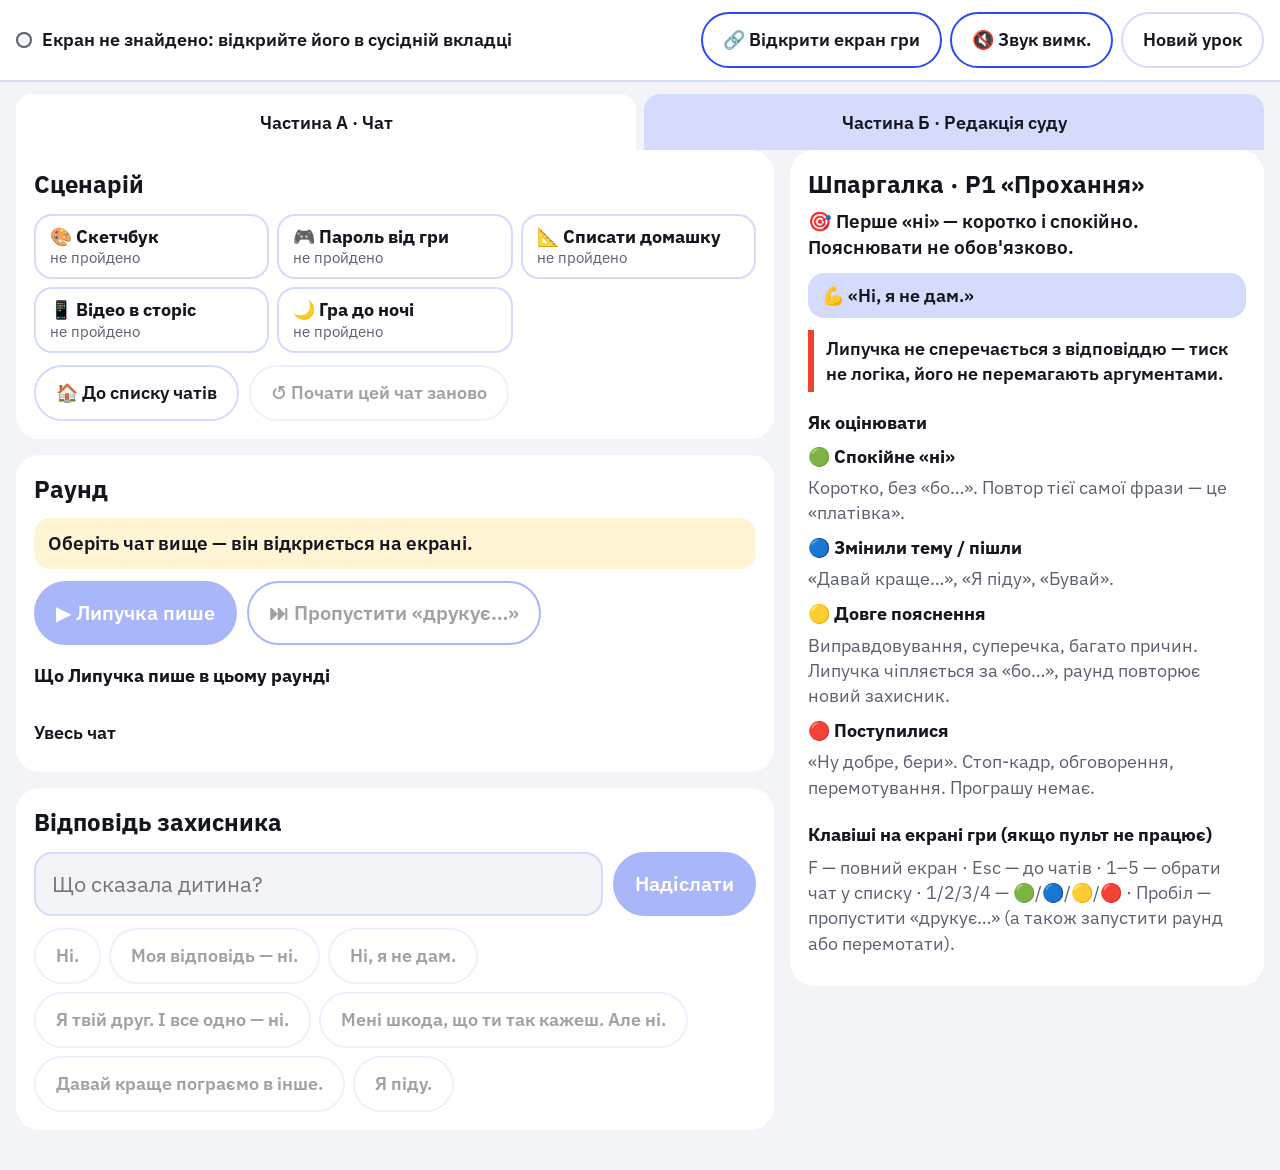
==== pult.html @ 35b5435d "Міні-гра «Чат з Липучкою»: екран гри, пульт тренера, сценарії Co-Authored-By: Claude Opus 5.5 <norep" ====
<!doctype html>
<html lang="uk">
<head>
<meta charset="utf-8">
<meta name="viewport" content="width=device-width, initial-scale=1">
<title>Пульт тренера · Чат з Липучкою</title>
<meta name="robots" content="noindex">
<link rel="icon" href="data:image/svg+xml,<svg xmlns='http://www.w3.org/2000/svg' viewBox='0 0 100 100'><text y='.9em' font-size='90'>🎛️</text></svg>">
<link rel="preconnect" href="https://fonts.googleapis.com">
<link rel="preconnect" href="https://fonts.gstatic.com" crossorigin>
<link href="https://fonts.googleapis.com/css2?family=IBM+Plex+Sans:wght@400;600;700&display=swap" rel="stylesheet">
<link rel="stylesheet" href="pult.css">
</head>
<body>
<header class="top">
  <div class="conn" id="conn"><i></i><span>Шукаю екран гри…</span></div>
  <div class="top-btns">
    <a class="btn" id="open-screen" href="index.html" target="lypuchka-screen">🔗 Відкрити екран гри</a>
    <button class="btn" id="sound" type="button">🔇 Звук вимк.</button>
    <button class="btn ghost" id="new-lesson" type="button">Новий урок</button>
  </div>
</header>

<form class="room-bar" id="room-bar" hidden>
  <label for="room-input">Код кімнати з екрана гри</label>
  <input id="room-input" inputmode="numeric" pattern="\d{4}" maxlength="4" autocomplete="off" placeholder="0000">
  <button class="btn" type="submit">Підключити</button>
  <span class="room-state" id="room-state"></span>
</form>

<nav class="tabs" role="tablist">
  <button type="button" class="tab on" data-tab="a" role="tab">Частина А · Чат</button>
  <button type="button" class="tab" data-tab="b" role="tab">Частина Б · Редакція суду</button>
</nav>

<main>
  <section class="tab-pane on" id="tab-a">
    <div class="layout">
      <div class="main-col">
        <section class="card">
          <h2>Сценарій</h2>
          <div class="scen-list" id="scen-list"></div>
          <div class="row">
            <button class="btn ghost" id="to-list" type="button">🏠 До списку чатів</button>
            <button class="btn ghost" id="restart" type="button">↺ Почати цей чат заново</button>
          </div>
        </section>

        <section class="card" id="round-card">
          <h2 id="round-title">Раунд</h2>
          <p class="phase" id="phase-text"></p>
          <div class="row">
            <button class="btn big primary" id="start" type="button">▶️ Липучка пише</button>
            <button class="btn big" id="skip" type="button">⏭ Пропустити «друкує…»</button>
          </div>
          <h3>Що Липучка пише в цьому раунді</h3>
          <ol class="plan" id="plan"></ol>
          <details class="log-wrap">
            <summary>Увесь чат</summary>
            <ol class="log" id="log"></ol>
          </details>
        </section>

        <section class="card" id="answer-card">
          <h2 id="answer-title">Відповідь захисника</h2>
          <form class="answer" id="answer-form">
            <input id="answer-input" autocomplete="off" placeholder="Що сказала дитина?" enterkeyhint="send">
            <button class="btn big primary" type="submit">Надіслати</button>
          </form>
          <div class="chips" id="chips"></div>
          <div class="classify" id="classify">
            <h3>Якою була відповідь?</h3>
            <div class="cls-grid">
              <button class="btn cls green" data-kind="green" type="button">🟢 Спокійне «ні»</button>
              <button class="btn cls blue" data-kind="blue" type="button">🔵 Змінили тему / пішли</button>
              <button class="btn cls yellow" data-kind="yellow" type="button">🟡 Довге пояснення</button>
              <button class="btn cls red" data-kind="red" type="button">🔴 Поступилися</button>
            </div>
          </div>
          <button class="btn big rewind" id="rewind" type="button">⏪ Перемотати</button>
        </section>
      </div>

      <aside class="side-col">
        <section class="card cheat" id="cheat"></section>
      </aside>
    </div>
  </section>

  <section class="tab-pane" id="tab-b">
    <section class="card">
      <h2>Редакція суду</h2>
      <p class="muted">Діти не грають Липучку — вони її виправляють. Оберіть чат: його чернетки з'являться на екрані.</p>
      <div class="scen-list compact" id="pb-scen"></div>
      <button class="btn big primary" id="pb-show" type="button">📺 Показати Редакцію на екрані</button>
    </section>
    <div id="pb-drafts"></div>
  </section>
</main>

<div class="modal" id="modal" hidden>
  <div class="modal-card" role="dialog" aria-modal="true" aria-labelledby="modal-title">
    <h2 id="modal-title">Почати новий урок?</h2>
    <p>Позначки «✓ відклеїлась», поточний чат і переробки з «Редакції суду» зітруться. Екран повернеться до списку чатів.</p>
    <div class="row">
      <button class="btn big" id="modal-cancel" type="button">Скасувати</button>
      <button class="btn big danger" id="modal-ok" type="button">Так, новий урок</button>
    </div>
  </div>
</div>

<script type="module" src="pult.js"></script>
</body>
</html>
---- pult.css ----
:root {
  --cobalt: #2B4BF2;
  --cobalt-700: #1C319D;
  --cobalt-100: #D5DBFC;
  --sun: #FFC629;
  --sun-100: #FFF4D4;
  --ink: #14161F;
  --ink-muted: #5B6070;
  --paper: #F3F4F7;
  --white: #FFFFFF;
  --tomato: #F0432E;
  --teal: #14998F;
  --leaf: #86B04A;
  --r-card: 24px;
  --r-pill: 999px;
}
* { box-sizing: border-box; }
html { -webkit-text-size-adjust: 100%; }
body {
  margin: 0; background: var(--paper); color: var(--ink);
  font: 400 18px/1.4 "IBM Plex Sans", system-ui, -apple-system, "Segoe UI", sans-serif;
  padding-bottom: 40px;
}
h2 { font-size: 24px; margin: 0 0 12px; }
h3 { font-size: 18px; margin: 18px 0 8px; }
p { margin: 0 0 12px; }
.muted { color: var(--ink-muted); }
[hidden] { display: none !important; }

.btn {
  font-family: inherit; font-weight: 600; font-size: 18px; line-height: 1.2;
  min-height: 56px; padding: 12px 20px;
  border-radius: var(--r-pill); border: 2px solid var(--cobalt);
  background: var(--white); color: var(--ink);
  cursor: pointer; text-decoration: none;
  display: inline-flex; align-items: center; justify-content: center; gap: 8px; text-align: center;
  touch-action: manipulation;
}
.btn:hover:not(:disabled) { background: var(--cobalt-100); }
.btn:focus-visible { outline: 4px solid var(--sun); outline-offset: 2px; }
.btn:disabled { opacity: .4; cursor: not-allowed; }
.btn.ghost { border-color: var(--cobalt-100); }
.btn.primary { background: var(--cobalt); color: var(--white); }
.btn.primary:hover:not(:disabled) { background: var(--cobalt-700); }
.btn.danger { background: var(--tomato); border-color: var(--tomato); color: var(--white); }
.btn.big { min-height: 64px; font-size: 20px; }
.row { display: flex; flex-wrap: wrap; gap: 10px; margin-top: 12px; }

.top {
  position: sticky; top: 0; z-index: 10;
  display: flex; flex-wrap: wrap; align-items: center; justify-content: space-between; gap: 10px;
  padding: 12px 16px; background: var(--white); border-bottom: 2px solid var(--cobalt-100);
}
.conn { display: flex; align-items: center; gap: 10px; font-weight: 600; }
.conn i { width: 16px; height: 16px; border-radius: 50%; background: var(--paper); box-shadow: inset 0 0 0 2px var(--ink-muted); flex: none; }
.conn.on i { background: var(--leaf); box-shadow: none; }
.top-btns { display: flex; flex-wrap: wrap; gap: 8px; }
.top-btns .btn { min-height: 56px; }

.room-bar {
  display: flex; flex-wrap: wrap; align-items: center; gap: 10px;
  padding: 12px 16px; background: var(--sun-100);
}
.room-bar label { font-weight: 600; }
.room-bar input {
  font-family: inherit; font-weight: 700; font-size: 26px; letter-spacing: 6px; width: 140px; min-height: 56px;
  text-align: center; border-radius: 16px; border: 2px solid var(--cobalt); padding: 6px;
}

.tabs { display: flex; gap: 8px; padding: 12px 16px 0; }
.tab {
  flex: 1; min-height: 56px; font-family: inherit; font-weight: 600; font-size: 18px;
  border: 0; border-radius: 16px 16px 0 0; background: var(--cobalt-100); color: var(--ink); cursor: pointer;
}
.tab.on { background: var(--white); }
.tab-pane { display: none; padding: 0 16px; }
.tab-pane.on { display: block; }

.card {
  background: var(--white); border-radius: var(--r-card);
  padding: 18px; margin-top: 16px;
}
#tab-a > .layout > .main-col > .card:first-child { border-top-left-radius: 0; margin-top: 0; }
#tab-b > .card:first-child { margin-top: 0; border-top-left-radius: 0; border-top-right-radius: 0; }

.layout { display: grid; gap: 16px; grid-template-columns: minmax(0, 1fr); }
@media (min-width: 1000px) {
  .layout { grid-template-columns: minmax(0, 1.6fr) minmax(320px, 1fr); align-items: start; }
  .side-col { position: sticky; top: 100px; }
  .side-col .card { margin-top: 0; }
}

.scen-list { display: grid; gap: 8px; grid-template-columns: repeat(auto-fill, minmax(200px, 1fr)); }
.scen {
  min-height: 64px; text-align: left; justify-content: flex-start;
  border-radius: 18px; border-color: var(--cobalt-100); padding: 10px 14px;
  flex-direction: column; align-items: flex-start; gap: 2px;
}
.scen b { font-size: 18px; }
.scen small { font-weight: 400; color: var(--ink-muted); font-size: 15px; }
.scen.current { border-color: var(--cobalt); box-shadow: inset 0 0 0 2px var(--cobalt); }
.scen.done small { color: var(--ink); }

.phase { font-size: 19px; font-weight: 600; background: var(--sun-100); border-radius: 16px; padding: 12px 14px; }
.plan, .log { margin: 0; padding-left: 26px; display: grid; gap: 6px; }
.plan li.shown { color: var(--ink-muted); }
.plan li.shown::after { content: " ✓"; color: var(--teal); font-weight: 700; }
.log li.kid { color: var(--cobalt-700); font-weight: 600; }
.log li.sys { list-style: none; margin-left: -26px; font-weight: 700; margin-top: 6px; }
.log-wrap { margin-top: 14px; }
.log-wrap summary { cursor: pointer; font-weight: 600; min-height: 44px; display: flex; align-items: center; }

.answer { display: flex; gap: 10px; }
.answer input {
  flex: 1; min-width: 0; min-height: 64px; font-family: inherit; font-weight: 400; font-size: 22px;
  border-radius: 18px; border: 2px solid var(--cobalt); padding: 10px 16px;
}
.answer input:disabled { border-color: var(--cobalt-100); background: var(--paper); }
@media (max-width: 520px) { .answer { flex-direction: column; } }
.chips { display: flex; flex-wrap: wrap; gap: 8px; margin-top: 12px; }
.chip { border-color: var(--cobalt-100); font-weight: 600; }
.cls-grid { display: grid; grid-template-columns: 1fr 1fr; gap: 10px; }
@media (max-width: 420px) { .cls-grid { grid-template-columns: 1fr; } }
.cls { min-height: 72px; border-radius: 20px; font-size: 19px; }
.cls.green { background: var(--leaf); border-color: var(--leaf); color: var(--ink); }
.cls.blue { background: var(--teal); border-color: var(--teal); color: var(--white); }
.cls.yellow { background: var(--sun); border-color: var(--sun); color: var(--ink); }
.cls.red { background: var(--tomato); border-color: var(--tomato); color: var(--white); }
.cls:hover:not(:disabled) { filter: brightness(.95); }
.cls.green:hover:not(:disabled) { background: var(--leaf); }
.cls.blue:hover:not(:disabled) { background: var(--teal); }
.cls.yellow:hover:not(:disabled) { background: var(--sun); }
.cls.red:hover:not(:disabled) { background: var(--tomato); }
.rewind { width: 100%; margin-top: 12px; background: var(--ink); color: var(--white); border-color: var(--ink); }
.rewind:hover:not(:disabled) { background: var(--ink-muted) !important; }

.cheat h2 { margin-bottom: 6px; }
.cheat .goal { font-size: 19px; font-weight: 600; }
.cheat .strong { background: var(--cobalt-100); border-radius: 16px; padding: 10px 14px; margin: 8px 0; font-weight: 600; }
.cheat .note { background: var(--sun-100); border-radius: 16px; padding: 10px 14px; margin: 10px 0; }
.cheat .remind { border-left: 6px solid var(--tomato); padding: 6px 12px; margin-top: 12px; font-weight: 600; }
.cheat dl { margin: 6px 0 0; display: grid; gap: 6px; }
.cheat dt { font-weight: 700; }
.cheat dd { margin: 0 0 4px; color: var(--ink-muted); }

/* Частина Б */
.scen-list.compact { margin-bottom: 12px; }
.draft { border: 3px solid transparent; }
.draft.active { border-color: var(--sun); }
.draft .orig { font-size: 20px; font-weight: 600; background: var(--cobalt-100); border-radius: 18px; padding: 10px 14px; }
.draft .saved { margin-top: 10px; border: 3px solid var(--teal); border-radius: 18px; padding: 10px 14px; }
.draft label { display: block; font-weight: 600; margin: 14px 0 6px; }
.draft textarea {
  width: 100%; min-height: 96px; font-family: inherit; font-weight: 400; font-size: 20px;
  border-radius: 18px; border: 2px solid var(--cobalt); padding: 10px 14px; resize: vertical;
}
.draft .example { margin-top: 10px; color: var(--ink-muted); }
.draft .example b { color: var(--ink); }

.modal {
  position: fixed; inset: 0; z-index: 50; background: rgba(20,22,31,.6);
  display: flex; align-items: center; justify-content: center; padding: 16px;
}
.modal-card { background: var(--white); border-radius: var(--r-card); padding: 24px; max-width: 520px; width: 100%; }

.toast {
  position: fixed; left: 50%; bottom: 20px; transform: translateX(-50%);
  background: var(--ink); color: var(--white); padding: 12px 20px; border-radius: var(--r-pill);
  font-weight: 600; z-index: 60; max-width: calc(100% - 32px); text-align: center;
}
@media (prefers-reduced-motion: reduce) { * { transition: none !important; animation: none !important; } }
@media (max-width: 700px) { .top { position: static; } }
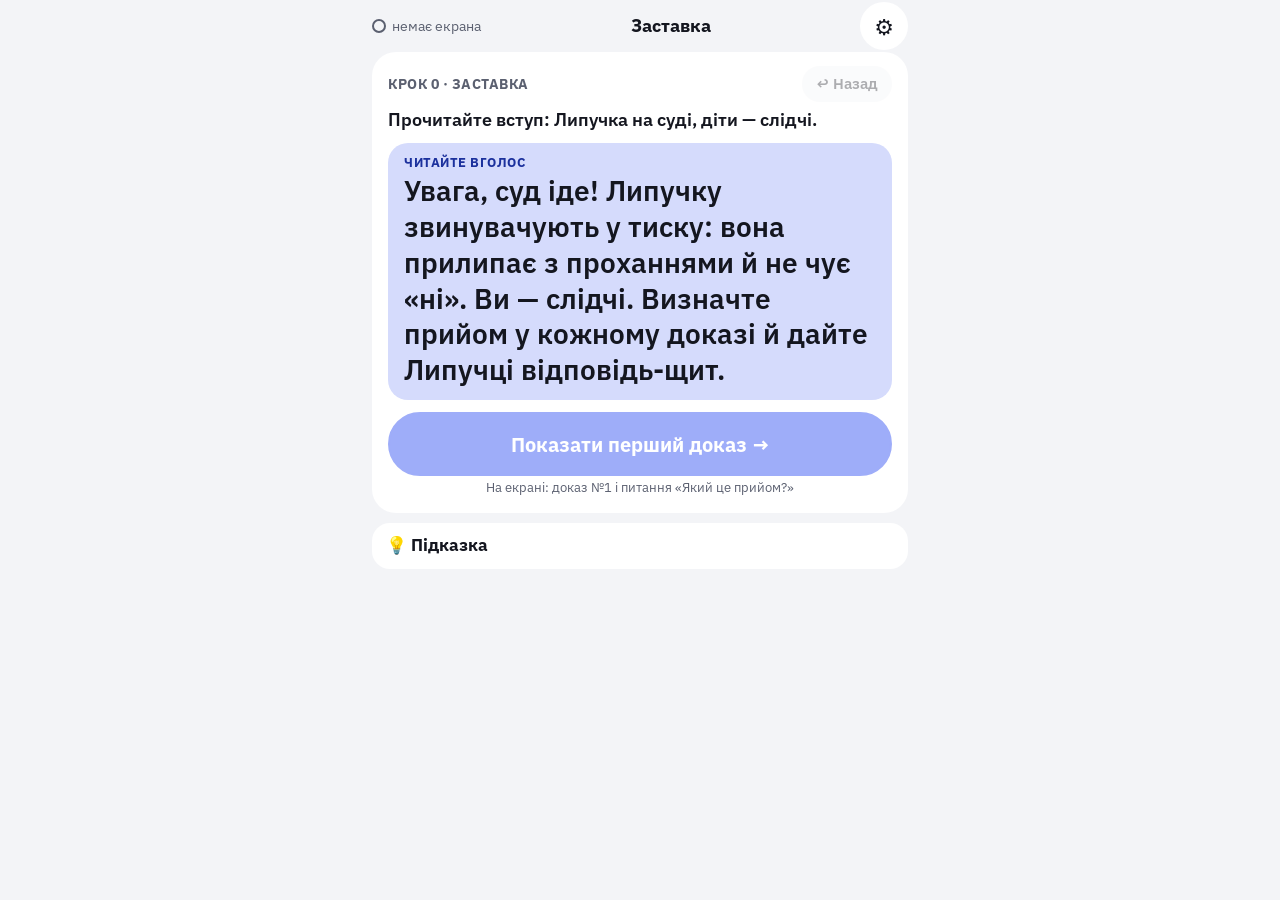
==== commit 7f597acc: "Замінити гру на «Справа проти Липучки»: докази, дошка прийомів, пульт-майстер Co-Authored-By: Claude" ====
--- a/pult.html
+++ b/pult.html
@@ -3,7 +3,7 @@
 <head>
 <meta charset="utf-8">
 <meta name="viewport" content="width=device-width, initial-scale=1">
-<title>Пульт тренера · Чат з Липучкою</title>
+<title>Пульт · Справа проти Липучки</title>
 <meta name="robots" content="noindex">
 <link rel="icon" href="data:image/svg+xml,<svg xmlns='http://www.w3.org/2000/svg' viewBox='0 0 100 100'><text y='.9em' font-size='90'>🎛️</text></svg>">
 <link rel="preconnect" href="https://fonts.googleapis.com">
@@ -12,99 +12,44 @@
 <link rel="stylesheet" href="pult.css">
 </head>
 <body>
-<header class="top">
-  <div class="conn" id="conn"><i></i><span>Шукаю екран гри…</span></div>
-  <div class="top-btns">
-    <a class="btn" id="open-screen" href="index.html" target="lypuchka-screen">🔗 Відкрити екран гри</a>
-    <button class="btn" id="sound" type="button">🔇 Звук вимк.</button>
-    <button class="btn ghost" id="new-lesson" type="button">Новий урок</button>
-  </div>
-</header>
+<div class="wrap">
+  <header class="top">
+    <span class="conn" id="conn" title="Екран гри"><i></i><span id="conn-t">екран…</span></span>
+    <span class="where" id="where">Заставка</span>
+    <button type="button" class="icon-btn" id="menu-btn" aria-label="Меню" aria-expanded="false">⚙️</button>
+  </header>
 
-<form class="room-bar" id="room-bar" hidden>
-  <label for="room-input">Код кімнати з екрана гри</label>
-  <input id="room-input" inputmode="numeric" pattern="\d{4}" maxlength="4" autocomplete="off" placeholder="0000">
-  <button class="btn" type="submit">Підключити</button>
-  <span class="room-state" id="room-state"></span>
-</form>
+  <main id="step" aria-live="polite"></main>
 
-<nav class="tabs" role="tablist">
-  <button type="button" class="tab on" data-tab="a" role="tab">Частина А · Чат</button>
-  <button type="button" class="tab" data-tab="b" role="tab">Частина Б · Редакція суду</button>
-</nav>
+  <details class="hint" id="hint">
+    <summary>💡 Підказка</summary>
+    <div id="hint-body"></div>
+  </details>
+</div>
 
-<main>
-  <section class="tab-pane on" id="tab-a">
-    <div class="layout">
-      <div class="main-col">
-        <section class="card">
-          <h2>Сценарій</h2>
-          <div class="scen-list" id="scen-list"></div>
-          <div class="row">
-            <button class="btn ghost" id="to-list" type="button">🏠 До списку чатів</button>
-            <button class="btn ghost" id="restart" type="button">↺ Почати цей чат заново</button>
-          </div>
-        </section>
-
-        <section class="card" id="round-card">
-          <h2 id="round-title">Раунд</h2>
-          <p class="phase" id="phase-text"></p>
-          <div class="row">
-            <button class="btn big primary" id="start" type="button">▶️ Липучка пише</button>
-            <button class="btn big" id="skip" type="button">⏭ Пропустити «друкує…»</button>
-          </div>
-          <h3>Що Липучка пише в цьому раунді</h3>
-          <ol class="plan" id="plan"></ol>
-          <details class="log-wrap">
-            <summary>Увесь чат</summary>
-            <ol class="log" id="log"></ol>
-          </details>
-        </section>
-
-        <section class="card" id="answer-card">
-          <h2 id="answer-title">Відповідь захисника</h2>
-          <form class="answer" id="answer-form">
-            <input id="answer-input" autocomplete="off" placeholder="Що сказала дитина?" enterkeyhint="send">
-            <button class="btn big primary" type="submit">Надіслати</button>
-          </form>
-          <div class="chips" id="chips"></div>
-          <div class="classify" id="classify">
-            <h3>Якою була відповідь?</h3>
-            <div class="cls-grid">
-              <button class="btn cls green" data-kind="green" type="button">🟢 Спокійне «ні»</button>
-              <button class="btn cls blue" data-kind="blue" type="button">🔵 Змінили тему / пішли</button>
-              <button class="btn cls yellow" data-kind="yellow" type="button">🟡 Довге пояснення</button>
-              <button class="btn cls red" data-kind="red" type="button">🔴 Поступилися</button>
-            </div>
-          </div>
-          <button class="btn big rewind" id="rewind" type="button">⏪ Перемотати</button>
-        </section>
+<div class="menu" id="menu" hidden>
+  <div class="menu-card" role="dialog" aria-modal="true" aria-label="Меню">
+    <div class="menu-head"><b>Меню</b><button type="button" class="icon-btn" id="menu-close" aria-label="Закрити">✕</button></div>
+    <button type="button" class="btn" id="m-sound">🔇 Звук вимкнено</button>
+    <a class="btn" id="m-open" href="index.html" target="sprava-screen">🔗 Відкрити екран гри</a>
+    <button type="button" class="btn" id="m-restart">↺ Почати заново</button>
+    <div class="confirm" id="m-confirm" hidden>
+      <p>Почати гру з заставки? Поточний прогрес зникне (його можна повернути кнопкою «↩ Назад»).</p>
+      <div class="row">
+        <button type="button" class="btn" id="m-no">Скасувати</button>
+        <button type="button" class="btn danger" id="m-yes">Так, заново</button>
       </div>
-
-      <aside class="side-col">
-        <section class="card cheat" id="cheat"></section>
-      </aside>
     </div>
-  </section>
-
-  <section class="tab-pane" id="tab-b">
-    <section class="card">
-      <h2>Редакція суду</h2>
-      <p class="muted">Діти не грають Липучку — вони її виправляють. Оберіть чат: його чернетки з'являться на екрані.</p>
-      <div class="scen-list compact" id="pb-scen"></div>
-      <button class="btn big primary" id="pb-show" type="button">📺 Показати Редакцію на екрані</button>
-    </section>
-    <div id="pb-drafts"></div>
-  </section>
-</main>
-
-<div class="modal" id="modal" hidden>
-  <div class="modal-card" role="dialog" aria-modal="true" aria-labelledby="modal-title">
-    <h2 id="modal-title">Почати новий урок?</h2>
-    <p>Позначки «✓ відклеїлась», поточний чат і переробки з «Редакції суду» зітруться. Екран повернеться до списку чатів.</p>
-    <div class="row">
-      <button class="btn big" id="modal-cancel" type="button">Скасувати</button>
-      <button class="btn big danger" id="modal-ok" type="button">Так, новий урок</button>
+    <form class="room" id="room" hidden>
+      <label for="room-input">Код кімнати з екрана гри</label>
+      <div class="row">
+        <input id="room-input" inputmode="numeric" pattern="\d{4}" maxlength="4" autocomplete="off" placeholder="0000">
+        <button class="btn" type="submit">Підключити</button>
+      </div>
+    </form>
+    <div class="keys">
+      <b>Гарячі клавіші на екрані гри</b>
+      F — повний екран · Пробіл — далі · 1–6 — обрати прийом · Esc — на початок
     </div>
   </div>
 </div>
--- a/pult.css
+++ b/pult.css
@@ -18,155 +18,100 @@
 html { -webkit-text-size-adjust: 100%; }
 body {
   margin: 0; background: var(--paper); color: var(--ink);
-  font: 400 18px/1.4 "IBM Plex Sans", system-ui, -apple-system, "Segoe UI", sans-serif;
-  padding-bottom: 40px;
+  font-family: "IBM Plex Sans", system-ui, -apple-system, "Segoe UI", sans-serif;
+  font-size: 17px; line-height: 1.35;
 }
-h2 { font-size: 24px; margin: 0 0 12px; }
-h3 { font-size: 18px; margin: 18px 0 8px; }
-p { margin: 0 0 12px; }
-.muted { color: var(--ink-muted); }
 [hidden] { display: none !important; }
+.wrap { max-width: 560px; margin: 0 auto; padding: 0 12px 16px; }
 
+.top { display: flex; align-items: center; gap: 12px; height: 52px; }
+.conn { display: flex; align-items: center; gap: 6px; font-size: 14px; color: var(--ink-muted); }
+.conn i { width: 14px; height: 14px; border-radius: 50%; background: var(--paper); box-shadow: inset 0 0 0 2px var(--ink-muted); }
+.conn.on i { background: var(--leaf); box-shadow: none; }
+.where { flex: 1; text-align: center; font-weight: 700; font-size: 18px; }
+.icon-btn {
+  width: 48px; height: 48px; border-radius: 50%; border: 0; background: var(--white);
+  font-size: 22px; cursor: pointer; font-family: inherit; color: var(--ink);
+}
+.icon-btn:focus-visible, .btn:focus-visible, .trick:focus-visible, .link:focus-visible { outline: 4px solid var(--sun); outline-offset: 2px; }
+
+.step { background: var(--white); border-radius: var(--r-card); padding: 14px 16px 16px; }
+.step-head { display: flex; align-items: center; justify-content: space-between; gap: 8px; min-height: 36px; }
+.step-lbl { font-size: 14px; font-weight: 700; text-transform: uppercase; letter-spacing: .5px; color: var(--ink-muted); }
+.back { border: 0; background: var(--paper); border-radius: var(--r-pill); padding: 8px 14px; font: inherit; font-size: 15px; font-weight: 600; cursor: pointer; color: var(--ink); min-height: 36px; }
+.back:disabled { opacity: .35; cursor: default; }
+.what { font-size: 18px; font-weight: 600; margin: 6px 0 10px; }
+.read {
+  background: var(--cobalt-100); border-radius: 20px; padding: 12px 16px;
+  font-size: 26px; line-height: 1.28; font-weight: 600;
+}
+@media (min-width: 420px) { .read { font-size: 28px; } }
+.read .lbl { display: block; font-size: 13px; font-weight: 700; text-transform: uppercase; letter-spacing: .5px; color: var(--cobalt-700); margin-bottom: 2px; }
+.meta { font-size: 15px; color: var(--ink-muted); margin-top: 8px; }
+.status { font-size: 15px; font-weight: 600; background: var(--sun-100); border-radius: 12px; padding: 6px 10px; margin-top: 8px; }
+
+.actions { display: grid; gap: 10px; margin-top: 12px; }
+.act small { display: block; text-align: center; font-size: 13px; color: var(--ink-muted); margin-top: 3px; }
 .btn {
-  font-family: inherit; font-weight: 600; font-size: 18px; line-height: 1.2;
-  min-height: 56px; padding: 12px 20px;
-  border-radius: var(--r-pill); border: 2px solid var(--cobalt);
-  background: var(--white); color: var(--ink);
-  cursor: pointer; text-decoration: none;
-  display: inline-flex; align-items: center; justify-content: center; gap: 8px; text-align: center;
+  width: 100%; min-height: 56px; border-radius: var(--r-pill); border: 2px solid var(--cobalt);
+  background: var(--white); color: var(--ink); font: inherit; font-size: 18px; font-weight: 700;
+  cursor: pointer; display: flex; align-items: center; justify-content: center; text-align: center; text-decoration: none;
+  padding: 8px 16px; touch-action: manipulation;
+}
+.act .btn { min-height: 64px; font-size: 20px; }
+.btn.primary { background: var(--cobalt); color: var(--white); }
+.btn.primary:hover:not(:disabled) { background: var(--cobalt-700); }
+.btn:hover:not(:disabled):not(.primary):not(.danger) { background: var(--cobalt-100); }
+.btn.danger { background: var(--tomato); border-color: var(--tomato); color: var(--white); }
+.btn:disabled { opacity: .45; cursor: default; }
+
+.tricks { display: grid; grid-template-columns: 1fr 1fr; gap: 8px; }
+.trick {
+  position: relative; min-height: 64px; border-radius: 18px; border: 2px solid transparent;
+  font: inherit; font-size: 17px; font-weight: 700; color: var(--ink); cursor: pointer;
+  display: flex; align-items: center; gap: 8px; padding: 8px 10px; text-align: left; line-height: 1.15;
   touch-action: manipulation;
 }
-.btn:hover:not(:disabled) { background: var(--cobalt-100); }
-.btn:focus-visible { outline: 4px solid var(--sun); outline-offset: 2px; }
-.btn:disabled { opacity: .4; cursor: not-allowed; }
-.btn.ghost { border-color: var(--cobalt-100); }
-.btn.primary { background: var(--cobalt); color: var(--white); }
-.btn.primary:hover:not(:disabled) { background: var(--cobalt-700); }
-.btn.danger { background: var(--tomato); border-color: var(--tomato); color: var(--white); }
-.btn.big { min-height: 64px; font-size: 20px; }
-.row { display: flex; flex-wrap: wrap; gap: 10px; margin-top: 12px; }
+.trick .ic { font-size: 24px; }
+.trick.right { border-color: var(--ink); }
+.trick.ok { border: 2px dashed var(--ink); }
+.trick .tag {
+  position: absolute; right: 6px; top: -9px; background: var(--ink); color: var(--white);
+  border-radius: var(--r-pill); font-size: 11px; padding: 1px 7px; font-weight: 700;
+}
+.trick.tried { opacity: .5; }
+.link { background: none; border: 0; font: inherit; font-size: 15px; color: var(--cobalt-700); text-decoration: underline; cursor: pointer; padding: 10px 4px 0; }
+.strong { margin: 4px 0 0; padding-left: 20px; font-size: 15px; color: var(--ink); }
+.done-line { font-size: 15px; font-weight: 700; }
 
-.top {
-  position: sticky; top: 0; z-index: 10;
-  display: flex; flex-wrap: wrap; align-items: center; justify-content: space-between; gap: 10px;
-  padding: 12px 16px; background: var(--white); border-bottom: 2px solid var(--cobalt-100);
+.hint { margin-top: 10px; background: var(--white); border-radius: 18px; padding: 0 14px; }
+.hint summary { min-height: 46px; display: flex; align-items: center; font-weight: 700; cursor: pointer; }
+.hint[open] { padding-bottom: 12px; }
+.hint p { margin: 6px 0; font-size: 15px; }
+.hint .remind { border-left: 5px solid var(--tomato); padding-left: 10px; font-weight: 600; }
+
+.menu { position: fixed; inset: 0; background: rgba(20,22,31,.55); z-index: 50; display: flex; justify-content: center; align-items: flex-start; padding: 12px; overflow-y: auto; }
+.menu-card { background: var(--white); border-radius: var(--r-card); padding: 14px 16px 18px; width: 100%; max-width: 536px; display: grid; gap: 10px; }
+.menu-head { display: flex; justify-content: space-between; align-items: center; font-size: 18px; }
+.menu-head .icon-btn { background: var(--paper); }
+.confirm { background: var(--sun-100); border-radius: 16px; padding: 10px 12px; }
+.confirm p { margin: 0 0 8px; font-size: 15px; }
+.row { display: flex; gap: 8px; }
+.room label { font-weight: 600; font-size: 15px; display: block; margin-bottom: 6px; }
+.room input { width: 130px; min-height: 56px; border-radius: 16px; border: 2px solid var(--cobalt); font: inherit; font-size: 24px; font-weight: 700; letter-spacing: 5px; text-align: center; }
+.keys { font-size: 14px; color: var(--ink-muted); }
+.keys b { display: block; color: var(--ink); }
+
+@media (prefers-reduced-motion: reduce) { * { transition: none !important; animation: none !important; } }
+@media (max-height: 720px) {
+  .top { height: 46px; }
+  .what { font-size: 16px; margin: 4px 0 8px; }
+  .read { line-height: 1.22; padding: 10px 14px; }
+  .step { padding: 10px 14px 12px; }
+  .actions { margin-top: 10px; }
+  .hint summary { min-height: 44px; }
 }
-.conn { display: flex; align-items: center; gap: 10px; font-weight: 600; }
-.conn i { width: 16px; height: 16px; border-radius: 50%; background: var(--paper); box-shadow: inset 0 0 0 2px var(--ink-muted); flex: none; }
-.conn.on i { background: var(--leaf); box-shadow: none; }
-.top-btns { display: flex; flex-wrap: wrap; gap: 8px; }
-.top-btns .btn { min-height: 56px; }
-
-.room-bar {
-  display: flex; flex-wrap: wrap; align-items: center; gap: 10px;
-  padding: 12px 16px; background: var(--sun-100);
+@media (max-height: 720px) {
+  .wrap { padding-bottom: 6px; }
+  .hint { margin-top: 8px; }
 }
-.room-bar label { font-weight: 600; }
-.room-bar input {
-  font-family: inherit; font-weight: 700; font-size: 26px; letter-spacing: 6px; width: 140px; min-height: 56px;
-  text-align: center; border-radius: 16px; border: 2px solid var(--cobalt); padding: 6px;
-}
-
-.tabs { display: flex; gap: 8px; padding: 12px 16px 0; }
-.tab {
-  flex: 1; min-height: 56px; font-family: inherit; font-weight: 600; font-size: 18px;
-  border: 0; border-radius: 16px 16px 0 0; background: var(--cobalt-100); color: var(--ink); cursor: pointer;
-}
-.tab.on { background: var(--white); }
-.tab-pane { display: none; padding: 0 16px; }
-.tab-pane.on { display: block; }
-
-.card {
-  background: var(--white); border-radius: var(--r-card);
-  padding: 18px; margin-top: 16px;
-}
-#tab-a > .layout > .main-col > .card:first-child { border-top-left-radius: 0; margin-top: 0; }
-#tab-b > .card:first-child { margin-top: 0; border-top-left-radius: 0; border-top-right-radius: 0; }
-
-.layout { display: grid; gap: 16px; grid-template-columns: minmax(0, 1fr); }
-@media (min-width: 1000px) {
-  .layout { grid-template-columns: minmax(0, 1.6fr) minmax(320px, 1fr); align-items: start; }
-  .side-col { position: sticky; top: 100px; }
-  .side-col .card { margin-top: 0; }
-}
-
-.scen-list { display: grid; gap: 8px; grid-template-columns: repeat(auto-fill, minmax(200px, 1fr)); }
-.scen {
-  min-height: 64px; text-align: left; justify-content: flex-start;
-  border-radius: 18px; border-color: var(--cobalt-100); padding: 10px 14px;
-  flex-direction: column; align-items: flex-start; gap: 2px;
-}
-.scen b { font-size: 18px; }
-.scen small { font-weight: 400; color: var(--ink-muted); font-size: 15px; }
-.scen.current { border-color: var(--cobalt); box-shadow: inset 0 0 0 2px var(--cobalt); }
-.scen.done small { color: var(--ink); }
-
-.phase { font-size: 19px; font-weight: 600; background: var(--sun-100); border-radius: 16px; padding: 12px 14px; }
-.plan, .log { margin: 0; padding-left: 26px; display: grid; gap: 6px; }
-.plan li.shown { color: var(--ink-muted); }
-.plan li.shown::after { content: " ✓"; color: var(--teal); font-weight: 700; }
-.log li.kid { color: var(--cobalt-700); font-weight: 600; }
-.log li.sys { list-style: none; margin-left: -26px; font-weight: 700; margin-top: 6px; }
-.log-wrap { margin-top: 14px; }
-.log-wrap summary { cursor: pointer; font-weight: 600; min-height: 44px; display: flex; align-items: center; }
-
-.answer { display: flex; gap: 10px; }
-.answer input {
-  flex: 1; min-width: 0; min-height: 64px; font-family: inherit; font-weight: 400; font-size: 22px;
-  border-radius: 18px; border: 2px solid var(--cobalt); padding: 10px 16px;
-}
-.answer input:disabled { border-color: var(--cobalt-100); background: var(--paper); }
-@media (max-width: 520px) { .answer { flex-direction: column; } }
-.chips { display: flex; flex-wrap: wrap; gap: 8px; margin-top: 12px; }
-.chip { border-color: var(--cobalt-100); font-weight: 600; }
-.cls-grid { display: grid; grid-template-columns: 1fr 1fr; gap: 10px; }
-@media (max-width: 420px) { .cls-grid { grid-template-columns: 1fr; } }
-.cls { min-height: 72px; border-radius: 20px; font-size: 19px; }
-.cls.green { background: var(--leaf); border-color: var(--leaf); color: var(--ink); }
-.cls.blue { background: var(--teal); border-color: var(--teal); color: var(--white); }
-.cls.yellow { background: var(--sun); border-color: var(--sun); color: var(--ink); }
-.cls.red { background: var(--tomato); border-color: var(--tomato); color: var(--white); }
-.cls:hover:not(:disabled) { filter: brightness(.95); }
-.cls.green:hover:not(:disabled) { background: var(--leaf); }
-.cls.blue:hover:not(:disabled) { background: var(--teal); }
-.cls.yellow:hover:not(:disabled) { background: var(--sun); }
-.cls.red:hover:not(:disabled) { background: var(--tomato); }
-.rewind { width: 100%; margin-top: 12px; background: var(--ink); color: var(--white); border-color: var(--ink); }
-.rewind:hover:not(:disabled) { background: var(--ink-muted) !important; }
-
-.cheat h2 { margin-bottom: 6px; }
-.cheat .goal { font-size: 19px; font-weight: 600; }
-.cheat .strong { background: var(--cobalt-100); border-radius: 16px; padding: 10px 14px; margin: 8px 0; font-weight: 600; }
-.cheat .note { background: var(--sun-100); border-radius: 16px; padding: 10px 14px; margin: 10px 0; }
-.cheat .remind { border-left: 6px solid var(--tomato); padding: 6px 12px; margin-top: 12px; font-weight: 600; }
-.cheat dl { margin: 6px 0 0; display: grid; gap: 6px; }
-.cheat dt { font-weight: 700; }
-.cheat dd { margin: 0 0 4px; color: var(--ink-muted); }
-
-/* Частина Б */
-.scen-list.compact { margin-bottom: 12px; }
-.draft { border: 3px solid transparent; }
-.draft.active { border-color: var(--sun); }
-.draft .orig { font-size: 20px; font-weight: 600; background: var(--cobalt-100); border-radius: 18px; padding: 10px 14px; }
-.draft .saved { margin-top: 10px; border: 3px solid var(--teal); border-radius: 18px; padding: 10px 14px; }
-.draft label { display: block; font-weight: 600; margin: 14px 0 6px; }
-.draft textarea {
-  width: 100%; min-height: 96px; font-family: inherit; font-weight: 400; font-size: 20px;
-  border-radius: 18px; border: 2px solid var(--cobalt); padding: 10px 14px; resize: vertical;
-}
-.draft .example { margin-top: 10px; color: var(--ink-muted); }
-.draft .example b { color: var(--ink); }
-
-.modal {
-  position: fixed; inset: 0; z-index: 50; background: rgba(20,22,31,.6);
-  display: flex; align-items: center; justify-content: center; padding: 16px;
-}
-.modal-card { background: var(--white); border-radius: var(--r-card); padding: 24px; max-width: 520px; width: 100%; }
-
-.toast {
-  position: fixed; left: 50%; bottom: 20px; transform: translateX(-50%);
-  background: var(--ink); color: var(--white); padding: 12px 20px; border-radius: var(--r-pill);
-  font-weight: 600; z-index: 60; max-width: calc(100% - 32px); text-align: center;
-}
-@media (prefers-reduced-motion: reduce) { * { transition: none !important; animation: none !important; } }
-@media (max-width: 700px) { .top { position: static; } }
